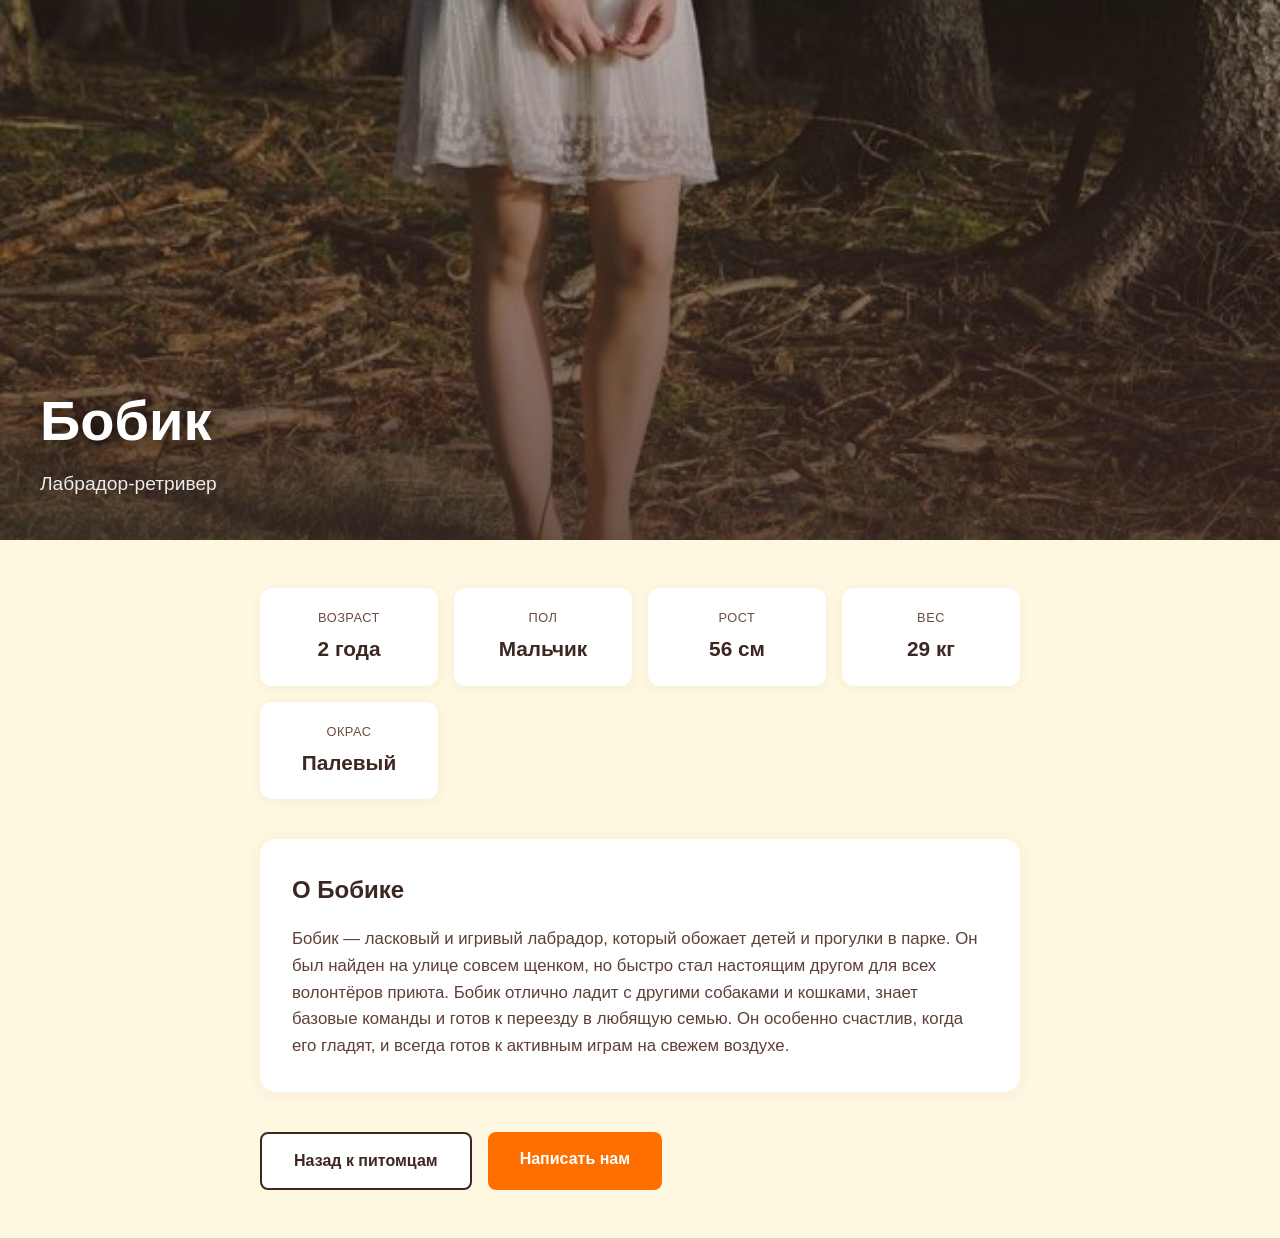
==== bobik.html @ 35cccb5b "initial commit Первая заливка проекта" ====
<!DOCTYPE html>
<html lang="ru">
<head>
    <meta charset="UTF-8">
    <meta name="viewport" content="width=device-width, initial-scale=1.0">
    <title>Бобик — Сохраняя жизнь</title>
    <style>
        * { margin: 0; padding: 0; box-sizing: border-box; }
        body { font-family: 'Inter', -apple-system, BlinkMacSystemFont, 'Segoe UI', sans-serif; color: #3E2723; line-height: 1.6; background: #FFF8E1; }
        .hero { position: relative; height: 60vh; min-height: 400px; overflow: hidden; }
        .hero img { width: 100%; height: 100%; object-fit: cover; }
        .hero__overlay { position: absolute; inset: 0; background: linear-gradient(to bottom, rgba(62,39,35,0.3) 0%, rgba(62,39,35,0.7) 100%); }
        .hero__content { position: absolute; bottom: 40px; left: 40px; z-index: 2; color: #fff; }
        .hero__name { font-size: clamp(2rem, 5vw, 3.5rem); font-weight: 800; text-shadow: 0 2px 20px rgba(0,0,0,0.5); }
        .hero__breed { font-size: 1.2rem; opacity: 0.9; margin-top: 4px; }
        .content { max-width: 800px; margin: 0 auto; padding: 48px 20px; }
        .stats { display: grid; grid-template-columns: repeat(auto-fit, minmax(140px, 1fr)); gap: 16px; margin-bottom: 40px; }
        .stat { background: #fff; border-radius: 12px; padding: 20px; text-align: center; box-shadow: 0 2px 12px rgba(62,39,35,0.06); }
        .stat__label { font-size: 0.8rem; text-transform: uppercase; letter-spacing: 0.5px; color: #6D4C41; margin-bottom: 4px; }
        .stat__value { font-size: 1.3rem; font-weight: 700; color: #3E2723; }
        .description { background: #fff; border-radius: 16px; padding: 32px; box-shadow: 0 2px 16px rgba(62,39,35,0.06); margin-bottom: 40px; }
        .description h2 { font-size: 1.5rem; margin-bottom: 16px; color: #3E2723; }
        .description p { color: #5D4037; font-size: 1.05rem; }
        .actions { display: flex; gap: 16px; flex-wrap: wrap; }
        .btn { display: inline-block; padding: 14px 32px; border-radius: 8px; font-size: 1rem; font-weight: 600; text-decoration: none; cursor: pointer; border: none; transition: transform 0.2s, background 0.3s; }
        .btn--primary { background: #FF6F00; color: #fff; }
        .btn--primary:hover { background: #E65100; transform: scale(1.03); }
        .btn--secondary { background: #fff; color: #3E2723; border: 2px solid #3E2723; }
        .btn--secondary:hover { background: #3E2723; color: #fff; }
        @media (max-width: 600px) { .hero__content { left: 20px; bottom: 24px; } .content { padding: 32px 16px; } }
    </style>
</head>
<body>
    <section class="hero">
        <img src="images/pet_11.jpg" alt="Бобик">
        <div class="hero__overlay"></div>
        <div class="hero__content">
            <h1 class="hero__name">Бобик</h1>
            <div class="hero__breed">Лабрадор-ретривер</div>
        </div>
    </section>
    <div class="content">
        <div class="stats">
            <div class="stat"><div class="stat__label">Возраст</div><div class="stat__value">2 года</div></div>
            <div class="stat"><div class="stat__label">Пол</div><div class="stat__value">Мальчик</div></div>
            <div class="stat"><div class="stat__label">Рост</div><div class="stat__value">56 см</div></div>
            <div class="stat"><div class="stat__label">Вес</div><div class="stat__value">29 кг</div></div>
            <div class="stat"><div class="stat__label">Окрас</div><div class="stat__value">Палевый</div></div>
        </div>
        <div class="description">
            <h2>О Бобике</h2>
            <p>Бобик — ласковый и игривый лабрадор, который обожает детей и прогулки в парке. Он был найден на улице совсем щенком, но быстро стал настоящим другом для всех волонтёров приюта. Бобик отлично ладит с другими собаками и кошками, знает базовые команды и готов к переезду в любящую семью. Он особенно счастлив, когда его гладят, и всегда готов к активным играм на свежем воздухе.</p>
        </div>
        <div class="actions">
            <a href="index.html#pets" class="btn btn--secondary">Назад к питомцам</a>
            <a href="mailto:save-life@example.com?subject=Хочу забрать Бобика" class="btn btn--primary">Написать нам</a>
        </div>
    </div>
</body>
</html>
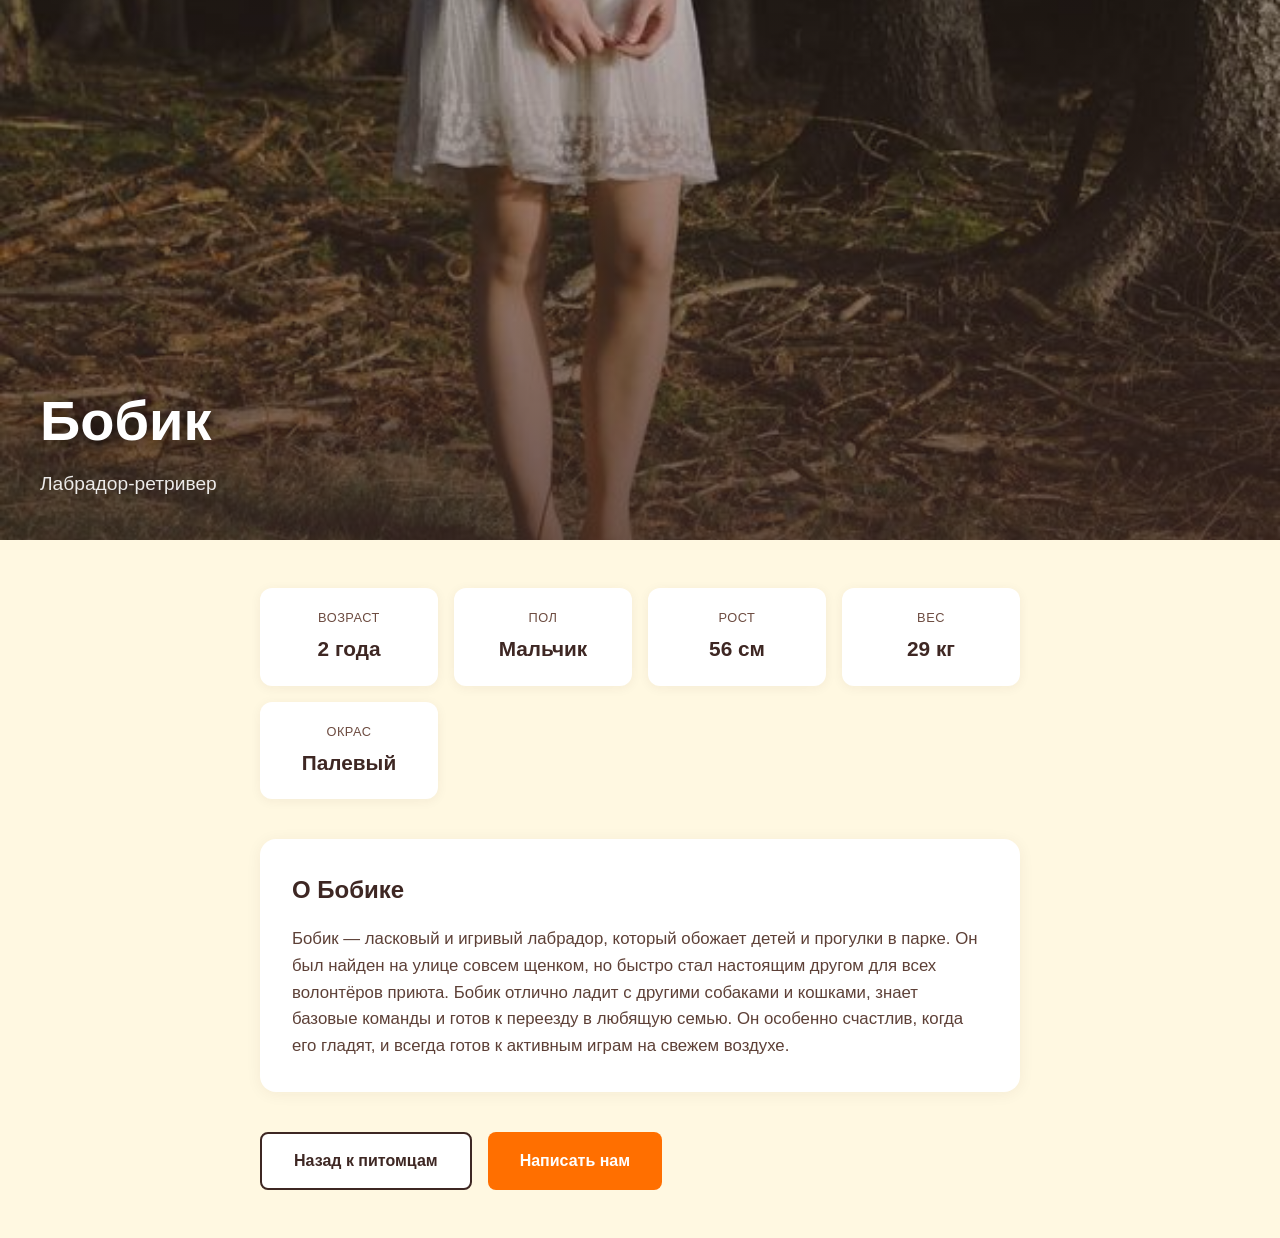
==== commit cabe1852: "refactor: extract shared CSS/JS into css/ and js/ folders, add contact form to pet pages" ====
--- a/bobik.html
+++ b/bobik.html
@@ -4,33 +4,10 @@
     <meta charset="UTF-8">
     <meta name="viewport" content="width=device-width, initial-scale=1.0">
     <title>Бобик — Сохраняя жизнь</title>
-    <style>
-        * { margin: 0; padding: 0; box-sizing: border-box; }
-        body { font-family: 'Inter', -apple-system, BlinkMacSystemFont, 'Segoe UI', sans-serif; color: #3E2723; line-height: 1.6; background: #FFF8E1; }
-        .hero { position: relative; height: 60vh; min-height: 400px; overflow: hidden; }
-        .hero img { width: 100%; height: 100%; object-fit: cover; }
-        .hero__overlay { position: absolute; inset: 0; background: linear-gradient(to bottom, rgba(62,39,35,0.3) 0%, rgba(62,39,35,0.7) 100%); }
-        .hero__content { position: absolute; bottom: 40px; left: 40px; z-index: 2; color: #fff; }
-        .hero__name { font-size: clamp(2rem, 5vw, 3.5rem); font-weight: 800; text-shadow: 0 2px 20px rgba(0,0,0,0.5); }
-        .hero__breed { font-size: 1.2rem; opacity: 0.9; margin-top: 4px; }
-        .content { max-width: 800px; margin: 0 auto; padding: 48px 20px; }
-        .stats { display: grid; grid-template-columns: repeat(auto-fit, minmax(140px, 1fr)); gap: 16px; margin-bottom: 40px; }
-        .stat { background: #fff; border-radius: 12px; padding: 20px; text-align: center; box-shadow: 0 2px 12px rgba(62,39,35,0.06); }
-        .stat__label { font-size: 0.8rem; text-transform: uppercase; letter-spacing: 0.5px; color: #6D4C41; margin-bottom: 4px; }
-        .stat__value { font-size: 1.3rem; font-weight: 700; color: #3E2723; }
-        .description { background: #fff; border-radius: 16px; padding: 32px; box-shadow: 0 2px 16px rgba(62,39,35,0.06); margin-bottom: 40px; }
-        .description h2 { font-size: 1.5rem; margin-bottom: 16px; color: #3E2723; }
-        .description p { color: #5D4037; font-size: 1.05rem; }
-        .actions { display: flex; gap: 16px; flex-wrap: wrap; }
-        .btn { display: inline-block; padding: 14px 32px; border-radius: 8px; font-size: 1rem; font-weight: 600; text-decoration: none; cursor: pointer; border: none; transition: transform 0.2s, background 0.3s; }
-        .btn--primary { background: #FF6F00; color: #fff; }
-        .btn--primary:hover { background: #E65100; transform: scale(1.03); }
-        .btn--secondary { background: #fff; color: #3E2723; border: 2px solid #3E2723; }
-        .btn--secondary:hover { background: #3E2723; color: #fff; }
-        @media (max-width: 600px) { .hero__content { left: 20px; bottom: 24px; } .content { padding: 32px 16px; } }
-    </style>
+    <link rel="stylesheet" href="css/common.css">
+    <link rel="stylesheet" href="css/pet-page.css">
 </head>
-<body>
+<body style="background: #FFF8E1">
     <section class="hero">
         <img src="images/pet_11.jpg" alt="Бобик">
         <div class="hero__overlay"></div>
@@ -53,8 +30,20 @@
         </div>
         <div class="actions">
             <a href="index.html#pets" class="btn btn--secondary">Назад к питомцам</a>
-            <a href="mailto:save-life@example.com?subject=Хочу забрать Бобика" class="btn btn--primary">Написать нам</a>
+            <button class="btn btn--primary" onclick="openModal('Бобик')">Написать нам</button>
         </div>
     </div>
+
+    <div class="modal-overlay" id="modalOverlay">
+        <div class="modal">
+            <button class="modal__close" id="modalClose">&times;</button>
+            <div class="modal__title">Написать нам</div>
+            <div class="modal__subtitle">Питомец: <strong id="modalPetName">Бобик</strong></div>
+            <textarea class="modal__field" id="modalMessage" placeholder="Ваше сообщение..."></textarea>
+            <button class="modal__submit" id="modalSubmit">Отправить</button>
+        </div>
+    </div>
+
+    <script src="js/modal.js"></script>
 </body>
 </html>
--- a/css/common.css
+++ b/css/common.css
@@ -0,0 +1,98 @@
+/* === Reset & Base === */
+* { margin: 0; padding: 0; box-sizing: border-box; }
+body { font-family: 'Inter', -apple-system, BlinkMacSystemFont, 'Segoe UI', sans-serif; color: #3E2723; line-height: 1.6; }
+
+/* === Modal === */
+.modal-overlay {
+    display: none;
+    position: fixed;
+    inset: 0;
+    background: rgba(62, 39, 35, 0.6);
+    backdrop-filter: blur(4px);
+    z-index: 100;
+    align-items: center;
+    justify-content: center;
+    padding: 20px;
+}
+
+.modal-overlay.active {
+    display: flex;
+}
+
+.modal {
+    background: #fff;
+    border-radius: 16px;
+    padding: 32px;
+    max-width: 440px;
+    width: 100%;
+    box-shadow: 0 16px 48px rgba(62, 39, 35, 0.25);
+    position: relative;
+}
+
+.modal__close {
+    position: absolute;
+    top: 12px;
+    right: 16px;
+    background: none;
+    border: none;
+    font-size: 1.8rem;
+    color: #6D4C41;
+    cursor: pointer;
+    line-height: 1;
+    transition: color 0.2s;
+}
+
+.modal__close:hover {
+    color: #E65100;
+}
+
+.modal__title {
+    font-size: 1.3rem;
+    font-weight: 700;
+    color: #3E2723;
+    margin-bottom: 4px;
+}
+
+.modal__subtitle {
+    font-size: 0.95rem;
+    color: #6D4C41;
+    margin-bottom: 20px;
+}
+
+.modal__field {
+    display: block;
+    width: 100%;
+    padding: 12px 14px;
+    border: 1px solid #D7CCC8;
+    border-radius: 8px;
+    font-size: 1rem;
+    font-family: inherit;
+    color: #3E2723;
+    resize: vertical;
+    min-height: 100px;
+    transition: border-color 0.2s;
+}
+
+.modal__field:focus {
+    outline: none;
+    border-color: #FF6F00;
+}
+
+.modal__submit {
+    display: block;
+    width: 100%;
+    margin-top: 16px;
+    padding: 12px;
+    background: #FF6F00;
+    color: #fff;
+    border: none;
+    border-radius: 8px;
+    font-size: 1rem;
+    font-weight: 600;
+    cursor: pointer;
+    transition: background 0.3s;
+}
+
+.modal__submit:hover {
+    background: #E65100;
+}
--- a/css/pet-page.css
+++ b/css/pet-page.css
@@ -0,0 +1,32 @@
+/* === Hero === */
+.hero { position: relative; height: 60vh; min-height: 400px; overflow: hidden; }
+.hero img { width: 100%; height: 100%; object-fit: cover; }
+.hero__overlay { position: absolute; inset: 0; background: linear-gradient(to bottom, rgba(62,39,35,0.3) 0%, rgba(62,39,35,0.7) 100%); }
+.hero__content { position: absolute; bottom: 40px; left: 40px; z-index: 2; color: #fff; }
+.hero__name { font-size: clamp(2rem, 5vw, 3.5rem); font-weight: 800; text-shadow: 0 2px 20px rgba(0,0,0,0.5); }
+.hero__breed { font-size: 1.2rem; opacity: 0.9; margin-top: 4px; }
+
+/* === Content === */
+.content { max-width: 800px; margin: 0 auto; padding: 48px 20px; }
+
+/* === Stats === */
+.stats { display: grid; grid-template-columns: repeat(auto-fit, minmax(140px, 1fr)); gap: 16px; margin-bottom: 40px; }
+.stat { background: #fff; border-radius: 12px; padding: 20px; text-align: center; box-shadow: 0 2px 12px rgba(62,39,35,0.06); }
+.stat__label { font-size: 0.8rem; text-transform: uppercase; letter-spacing: 0.5px; color: #6D4C41; margin-bottom: 4px; }
+.stat__value { font-size: 1.3rem; font-weight: 700; color: #3E2723; }
+
+/* === Description === */
+.description { background: #fff; border-radius: 16px; padding: 32px; box-shadow: 0 2px 16px rgba(62,39,35,0.06); margin-bottom: 40px; }
+.description h2 { font-size: 1.5rem; margin-bottom: 16px; color: #3E2723; }
+.description p { color: #5D4037; font-size: 1.05rem; }
+
+/* === Actions === */
+.actions { display: flex; gap: 16px; flex-wrap: wrap; }
+.btn { display: inline-block; padding: 14px 32px; border-radius: 8px; font-size: 1rem; font-weight: 600; text-decoration: none; cursor: pointer; border: none; transition: transform 0.2s, background 0.3s; }
+.btn--primary { background: #FF6F00; color: #fff; }
+.btn--primary:hover { background: #E65100; transform: scale(1.03); }
+.btn--secondary { background: #fff; color: #3E2723; border: 2px solid #3E2723; }
+.btn--secondary:hover { background: #3E2723; color: #fff; }
+
+/* === Responsive === */
+@media (max-width: 600px) { .hero__content { left: 20px; bottom: 24px; } .content { padding: 32px 16px; } }
